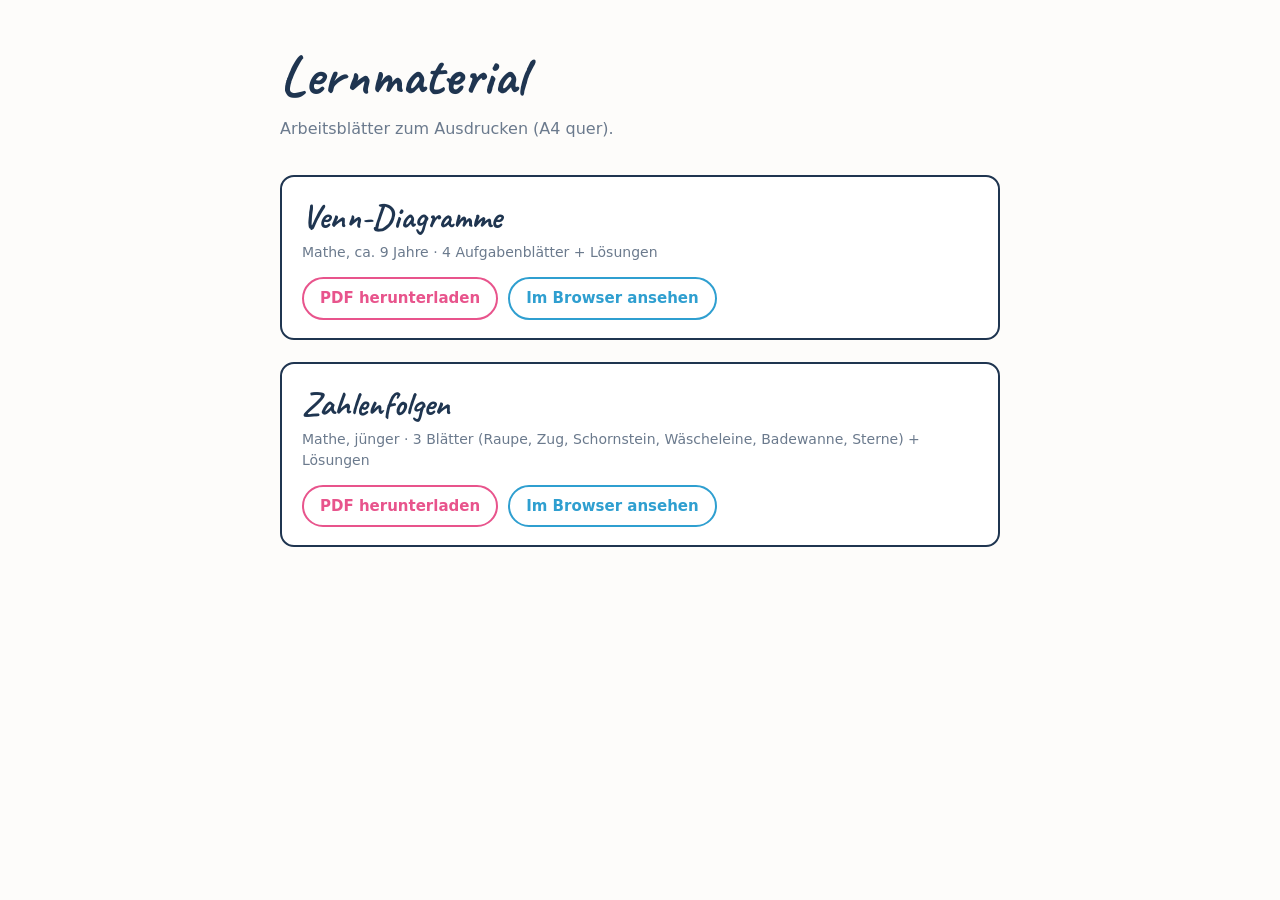
==== index.html @ 418b3790 "Startseite mit Links auf die PDF-Arbeitsblaetter Co-authored-by: Shelley <shelley@exe.dev>" ====
<!DOCTYPE html>
<html lang="de">
<head>
<meta charset="utf-8">
<meta name="viewport" content="width=device-width, initial-scale=1">
<title>Lernmaterial</title>
<link rel="stylesheet" href="assets/fonts.css">
<style>
  :root { --ink:#1f3550; }
  body { margin:0; padding:40px 20px 60px; background:#fdfcfa; color:var(--ink);
         font:16px/1.5 system-ui, sans-serif; }
  .wrap { max-width:720px; margin:0 auto; }
  h1 { font:700 56px 'Caveat',cursive; margin:0 0 6px; }
  .sub { color:#6b7a8d; margin:0 0 34px; }
  .card { border:2px solid var(--ink); border-radius:14px; padding:18px 20px;
          margin-bottom:22px; background:#fff; }
  h2 { font:700 34px 'Caveat',cursive; margin:0 0 4px; }
  .meta { color:#6b7a8d; font-size:14px; margin:0 0 14px; }
  .links { display:flex; flex-wrap:wrap; gap:10px; }
  a.btn { display:inline-block; text-decoration:none; padding:8px 16px; border-radius:999px;
          border:2px solid currentColor; font-weight:600; font-size:15px; }
  a.pdf { color:#e8548c; }
  a.html { color:#2f9fd0; }
  a.btn:hover { background:currentColor; }
  a.btn:hover span { color:#fff; }
</style>
</head>
<body>
<div class="wrap">
  <h1>Lernmaterial</h1>
  <p class="sub">Arbeitsblätter zum Ausdrucken (A4 quer).</p>

  <div class="card">
    <h2>Venn-Diagramme</h2>
    <p class="meta">Mathe, ca. 9 Jahre · 4 Aufgabenblätter + Lösungen</p>
    <div class="links">
      <a class="btn pdf" href="arbeitsblatt.pdf"><span>PDF herunterladen</span></a>
      <a class="btn html" href="arbeitsblatt.html"><span>Im Browser ansehen</span></a>
    </div>
  </div>

  <div class="card">
    <h2>Zahlenfolgen</h2>
    <p class="meta">Mathe, jünger · 3 Blätter (Raupe, Zug, Schornstein, Wäscheleine, Badewanne, Sterne) + Lösungen</p>
    <div class="links">
      <a class="btn pdf" href="zahlenfolgen.pdf"><span>PDF herunterladen</span></a>
      <a class="btn html" href="zahlenfolgen.html"><span>Im Browser ansehen</span></a>
    </div>
  </div>
</div>
</body>
</html>
---- assets/fonts.css ----
@font-face{font-family:'Caveat';font-style:normal;font-weight:400;src:url([data-uri]) format('woff2');unicode-range:U+0100-02BA, U+02BD-02C5, U+02C7-02CC, U+02CE-02D7, U+02DD-02FF, U+0304, U+0308, U+0329, U+1D00-1DBF, U+1E00-1E9F, U+1EF2-1EFF, U+2020, U+20A0-20AB, U+20AD-20C0, U+2113, U+2C60-2C7F, U+A720-A7FF;}
@font-face{font-family:'Caveat';font-style:normal;font-weight:400;src:url([data-uri]) format('woff2');unicode-range:U+0000-00FF, U+0131, U+0152-0153, U+02BB-02BC, U+02C6, U+02DA, U+02DC, U+0304, U+0308, U+0329, U+2000-206F, U+20AC, U+2122, U+2191, U+2193, U+2212, U+2215, U+FEFF, U+FFFD;}
@font-face{font-family:'Caveat';font-style:normal;font-weight:700;src:url([data-uri]) format('woff2');unicode-range:U+0100-02BA, U+02BD-02C5, U+02C7-02CC, U+02CE-02D7, U+02DD-02FF, U+0304, U+0308, U+0329, U+1D00-1DBF, U+1E00-1E9F, U+1EF2-1EFF, U+2020, U+20A0-20AB, U+20AD-20C0, U+2113, U+2C60-2C7F, U+A720-A7FF;}
@font-face{font-family:'Caveat';font-style:normal;font-weight:700;src:url([data-uri]) format('woff2');unicode-range:U+0000-00FF, U+0131, U+0152-0153, U+02BB-02BC, U+02C6, U+02DA, U+02DC, U+0304, U+0308, U+0329, U+2000-206F, U+20AC, U+2122, U+2191, U+2193, U+2212, U+2215, U+FEFF, U+FFFD;}
@font-face{font-family:'Patrick Hand';font-style:normal;font-weight:400;src:url([data-uri]) format('woff2');unicode-range:U+0100-02BA, U+02BD-02C5, U+02C7-02CC, U+02CE-02D7, U+02DD-02FF, U+0304, U+0308, U+0329, U+1D00-1DBF, U+1E00-1E9F, U+1EF2-1EFF, U+2020, U+20A0-20AB, U+20AD-20C0, U+2113, U+2C60-2C7F, U+A720-A7FF;}
@font-face{font-family:'Patrick Hand';font-style:normal;font-weight:400;src:url([data-uri]) format('woff2');unicode-range:U+0000-00FF, U+0131, U+0152-0153, U+02BB-02BC, U+02C6, U+02DA, U+02DC, U+0304, U+0308, U+0329, U+2000-206F, U+20AC, U+2122, U+2191, U+2193, U+2212, U+2215, U+FEFF, U+FFFD;}
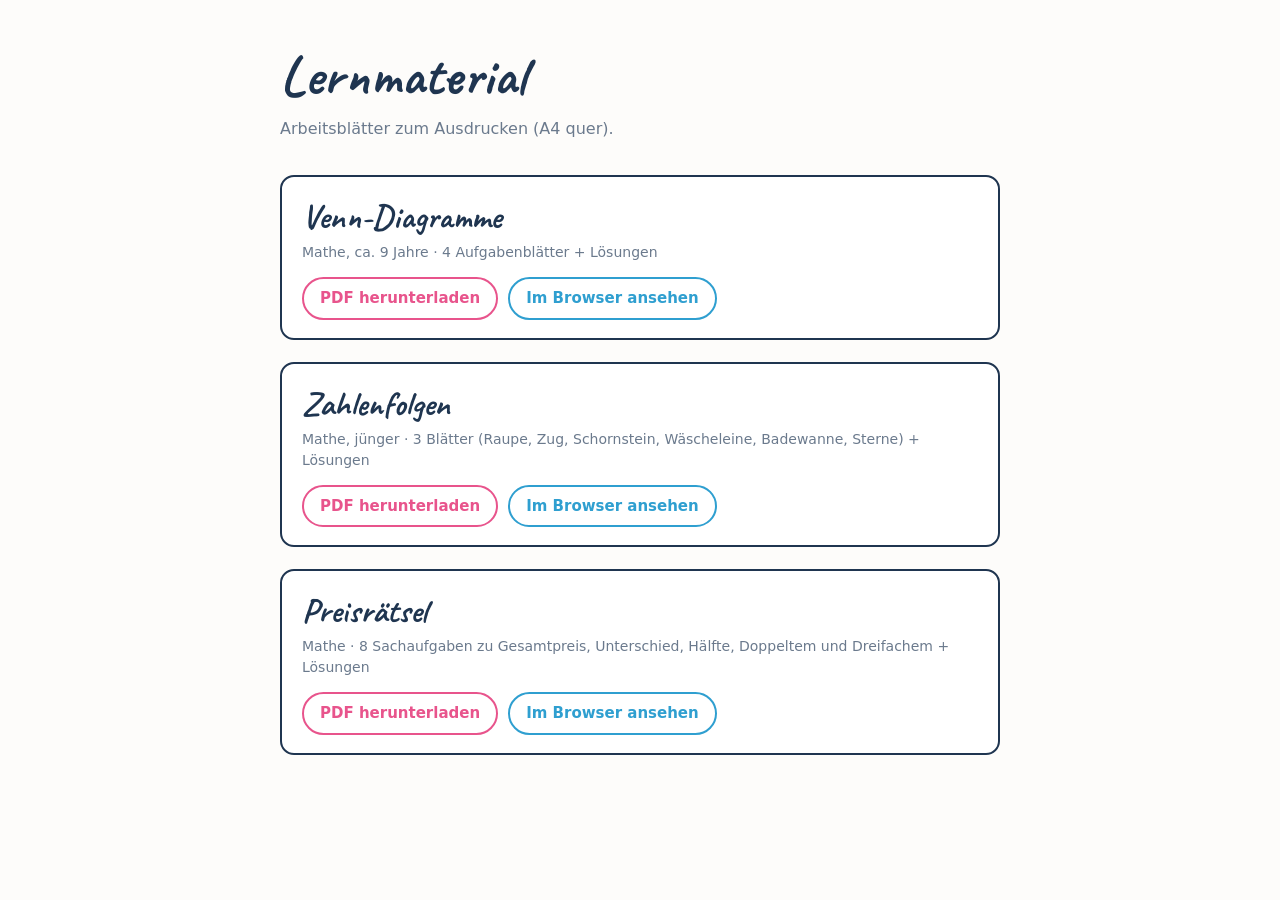
==== commit 7121de07: "Add illustrated Swiss price puzzle worksheet Co-authored-by: Shelley <shelley@exe.dev>" ====
--- a/index.html
+++ b/index.html
@@ -47,6 +47,15 @@
       <a class="btn html" href="zahlenfolgen.html"><span>Im Browser ansehen</span></a>
     </div>
   </div>
+
+  <div class="card">
+    <h2>Preisrätsel</h2>
+    <p class="meta">Mathe · 8 Sachaufgaben zu Gesamtpreis, Unterschied, Hälfte, Doppeltem und Dreifachem + Lösungen</p>
+    <div class="links">
+      <a class="btn pdf" href="preisraetsel.pdf"><span>PDF herunterladen</span></a>
+      <a class="btn html" href="preisraetsel.html"><span>Im Browser ansehen</span></a>
+    </div>
+  </div>
 </div>
 </body>
 </html>
